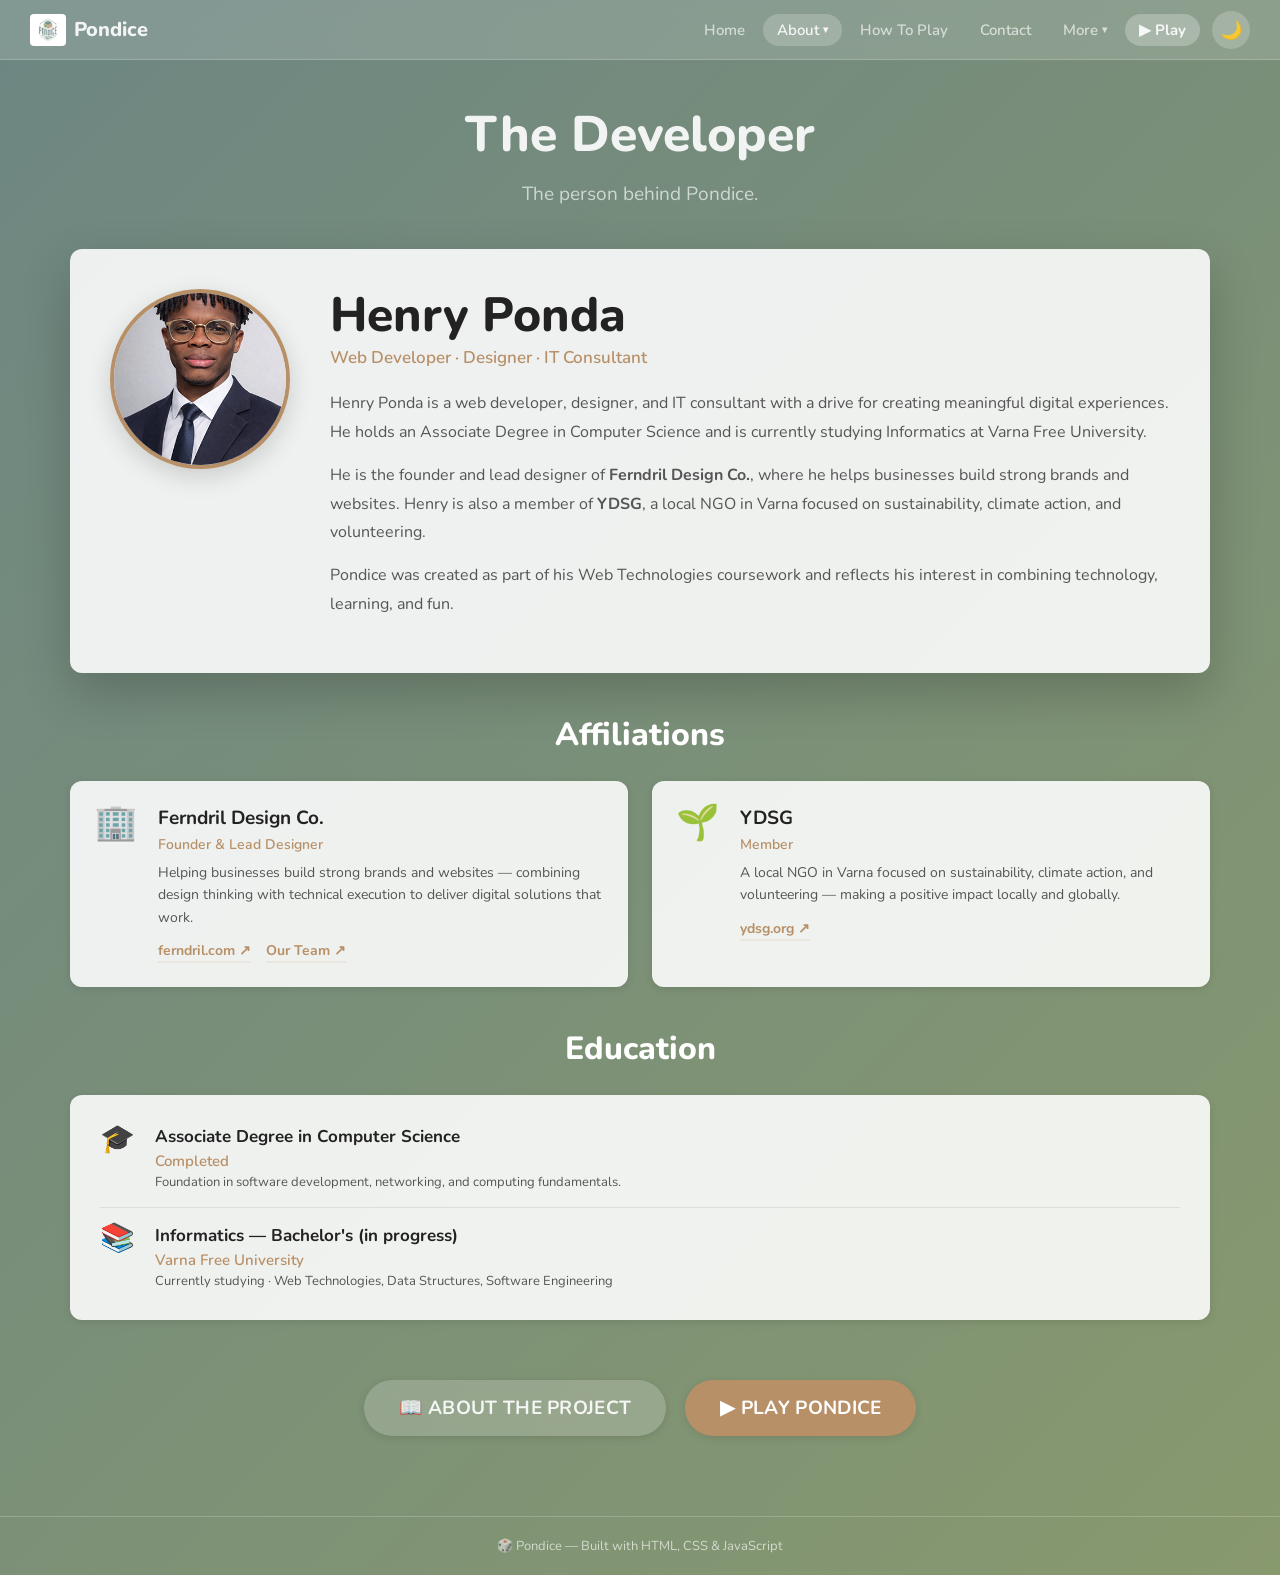
==== about/index.html @ 65a4e42d "new chanfges" ====
<!DOCTYPE html>
<html lang="en">
<head>
  <meta charset="UTF-8" />
  <meta name="viewport" content="width=device-width, initial-scale=1.0" />
  <link rel="icon" href="/assets/images/favicon.jpeg" type="image/jpeg" />
  <link rel="apple-touch-icon" href="/assets/images/favicon.jpeg" />
  <link rel="stylesheet" href="/assets/css/shared.css" />
  <title>The Developer — Pondice</title>
  <!-- SEO -->
  <meta name="description" content="Meet Henry Ponda — web developer, designer, and IT consultant. Founder of Ferndril Design Co. and member of YDSG, studying Informatics at Varna Free University." />
  <meta name="keywords" content="Henry Ponda, web developer, Ferndril Design Co, YDSG, Varna Free University, IT consultant" />
  <meta name="author" content="Henry Ponda" />
  <meta name="robots" content="index, follow" />
  <meta name="theme-color" content="#6D8682" />
  <link rel="canonical" href="https://pondice.com/about/" />

  <!-- Open Graph -->
  <meta property="og:type" content="profile" />
  <meta property="og:site_name" content="Pondice" />
  <meta property="og:title" content="Henry Ponda — Web Developer & Designer" />
  <meta property="og:description" content="Meet Henry Ponda — web developer, designer, and IT consultant. Founder of Ferndril Design Co. and member of YDSG, studying Informatics at Varna Free University." />
  <meta property="og:url" content="https://pondice.com/about/" />
  <meta property="og:image" content="https://pondice.com/assets/images/logo.png" />

  <!-- Twitter Card -->
  <meta name="twitter:card" content="summary" />
  <meta name="twitter:title" content="Henry Ponda — Web Developer & Designer" />
  <meta name="twitter:description" content="Meet Henry Ponda — web developer, designer, and IT consultant. Founder of Ferndril Design Co. and member of YDSG, studying Informatics at Varna Free University." />
  <meta name="twitter:image" content="https://pondice.com/assets/images/logo.png" />
  <style>
    .dev-hero {
      background: var(--card-bg);
      border-radius: var(--radius-md);
      padding: 4rem;
      box-shadow: var(--shadow-lg);
      margin-bottom: 4rem;
      display: grid;
      grid-template-columns: auto 1fr;
      gap: 4rem;
      align-items: start;
    }

    .dev-hero__photo-col {
      display: flex;
      flex-direction: column;
      align-items: center;
      gap: 1.6rem;
    }

    .dev-hero__photo {
      width: 18rem;
      height: 18rem;
      border-radius: 50%;
      object-fit: cover;
      box-shadow: 0 8px 24px rgba(0,0,0,0.15);
      border: 4px solid var(--accent);
    }

    .dev-hero__photo-placeholder {
      width: 18rem;
      height: 18rem;
      border-radius: 50%;
      background: var(--accent-light);
      display: none;
      align-items: center;
      justify-content: center;
      font-size: 7rem;
      border: 4px solid var(--accent);
    }

    .dev-hero__name {
      font-size: clamp(3rem, 5vw, 4.8rem);
      font-weight: 800;
      color: var(--text-primary);
      margin-bottom: 0.4rem;
      line-height: 1.1;
    }

    .dev-hero__title {
      font-size: 1.7rem;
      color: var(--accent);
      font-weight: 600;
      margin-bottom: 2rem;
    }

    .dev-hero__bio {
      font-size: 1.6rem;
      color: var(--text-secondary);
      line-height: 1.8;
      margin-bottom: 1.4rem;
    }

    .affiliation-card {
      background: var(--card-bg);
      border-radius: var(--radius-md);
      padding: 2.4rem;
      box-shadow: var(--shadow-sm);
      display: flex;
      align-items: flex-start;
      gap: 2rem;
      transition: transform 0.2s, box-shadow 0.2s;
    }

    .affiliation-card:hover { transform: translateY(-3px); box-shadow: var(--shadow-md); }

    .affiliation-card__icon { font-size: 3.5rem; flex-shrink: 0; line-height: 1; }
    .affiliation-card__name { font-size: 1.9rem; font-weight: 700; color: var(--text-primary); margin-bottom: 0.4rem; }
    .affiliation-card__role { font-size: 1.4rem; font-weight: 600; color: var(--accent); margin-bottom: 0.8rem; }
    .affiliation-card__text { font-size: 1.4rem; color: var(--text-secondary); line-height: 1.6; margin-bottom: 1.2rem; }

    .affiliation-card__link {
      font-size: 1.4rem;
      font-weight: 700;
      color: var(--accent);
      border-bottom: 2px solid var(--accent-light);
      padding-bottom: 1px;
      transition: border-color 0.2s;
      display: inline-flex;
      align-items: center;
      gap: 0.3rem;
      margin-right: 1.2rem;
    }
    .affiliation-card__link:hover { border-color: var(--accent); }

    .edu-card { background: var(--card-bg); border-radius: var(--radius-md); padding: 3rem; box-shadow: var(--shadow-sm); }

    .edu-item {
      display: flex;
      align-items: flex-start;
      gap: 2rem;
      padding: 1.6rem 0;
      border-bottom: 1px solid var(--input-border);
    }
    .edu-item:last-child { border-bottom: none; padding-bottom: 0; }
    .edu-item:first-child { padding-top: 0; }

    .edu-item__icon { font-size: 2.8rem; flex-shrink: 0; line-height: 1; }
    .edu-item__degree { font-size: 1.7rem; font-weight: 700; color: var(--text-primary); margin-bottom: 0.3rem; }
    .edu-item__school { font-size: 1.5rem; color: var(--accent); font-weight: 600; margin-bottom: 0.2rem; }
    .edu-item__status { font-size: 1.3rem; color: var(--text-secondary); }

    @media (max-width: 900px) {
      .dev-hero { grid-template-columns: 1fr; text-align: center; padding: 3rem; gap: 2.5rem; }
      .dev-hero__photo-col { margin: 0 auto; }
      .dev-hero__photo, .dev-hero__photo-placeholder { width: 14rem; height: 14rem; }
    }

    @media (max-width: 600px) {
      .dev-hero { padding: 2rem; }
      .affiliation-card { flex-direction: column; gap: 1rem; }
    }
  </style>
</head>
<body data-theme="light">

  <nav class="nav">
    <a href="/" class="nav__logo">
      <img src="/assets/images/logo.png" alt="Pondice logo" class="nav__logo-img" />
      Pondice
    </a>
    <input type="checkbox" id="navToggle" class="nav__toggle" aria-label="Toggle menu" />
    <label for="navToggle" class="nav__toggle-label" aria-hidden="true">
      <span></span><span></span><span></span>
    </label>
    <div class="nav__links">
      <a href="/" class="nav__link">Home</a>

      <div class="nav__dropdown">
        <a href="#" class="nav__link nav__dropdown-toggle" aria-haspopup="true" aria-current="page">
          About <span class="nav__chevron">▾</span>
        </a>
        <div class="nav__dropdown-menu" role="menu">
          <a href="/project/" class="nav__dropdown-link">📖 The Project</a>
          <a href="/about/" class="nav__dropdown-link" aria-current="page">👤 The Developer</a>
        </div>
      </div>

      <a href="/rules/" class="nav__link">How To Play</a>
      <a href="/contact/" class="nav__link">Contact</a>
      <div class="nav__dropdown">
        <a href="#" class="nav__link nav__dropdown-toggle" aria-haspopup="true">
          More <span class="nav__chevron">▾</span>
        </a>
        <div class="nav__dropdown-menu" role="menu">
          <a href="/statistics/" class="nav__dropdown-link">📊 Statistics</a>
          <a href="/leaderboard/" class="nav__dropdown-link">🏆 Leaderboard</a>
          <a href="/settings/" class="nav__dropdown-link">⚙️ Settings</a>
        </div>
      </div>
      <a href="/game/" class="nav__link nav__link--play">▶ Play</a>
      <button class="nav__theme-btn" id="btnTheme" aria-label="Toggle dark mode">🌙</button>
    </div>
  </nav>

  <div class="page-content">
    <header class="page-header">
      <h1 class="page-header__title">The Developer</h1>
      <p class="page-header__subtitle">The person behind Pondice.</p>
    </header>

    <div class="dev-hero">
      <div class="dev-hero__photo-col">
        <img
          src="/assets/images/henry.png"
          alt="Portrait of Henry Ponda"
          class="dev-hero__photo"
          onerror="this.style.display='none'; this.nextElementSibling.style.display='flex';"
        />
        <div class="dev-hero__photo-placeholder">👨‍💻</div>
      </div>
      <div>
        <h2 class="dev-hero__name">Henry Ponda</h2>
        <p class="dev-hero__title">Web Developer &middot; Designer &middot; IT Consultant</p>
        <p class="dev-hero__bio">
          Henry Ponda is a web developer, designer, and IT consultant with a drive for creating
          meaningful digital experiences. He holds an Associate Degree in Computer Science and is
          currently studying Informatics at Varna Free University.
        </p>
        <p class="dev-hero__bio">
          He is the founder and lead designer of <strong>Ferndril Design Co.</strong>, where he
          helps businesses build strong brands and websites. Henry is also a member of
          <strong>YDSG</strong>, a local NGO in Varna focused on sustainability, climate action,
          and volunteering.
        </p>
        <p class="dev-hero__bio">
          Pondice was created as part of his Web Technologies coursework and reflects his interest
          in combining technology, learning, and fun.
        </p>
      </div>
    </div>

    <h2 style="font-size:clamp(2.4rem,4vw,3.2rem);font-weight:800;color:#fff;margin-bottom:2.5rem;text-align:center;">Affiliations</h2>
    <div class="grid-2" style="margin-bottom: 4rem;">
      <div class="affiliation-card">
        <div class="affiliation-card__icon">🏢</div>
        <div>
          <h3 class="affiliation-card__name">Ferndril Design Co.</h3>
          <p class="affiliation-card__role">Founder &amp; Lead Designer</p>
          <p class="affiliation-card__text">
            Helping businesses build strong brands and websites — combining design thinking with
            technical execution to deliver digital solutions that work.
          </p>
          <a href="https://ferndril.com" target="_blank" rel="noopener noreferrer" class="affiliation-card__link">ferndril.com ↗</a>
          <a href="https://ferndril.com/our-team" target="_blank" rel="noopener noreferrer" class="affiliation-card__link">Our Team ↗</a>
        </div>
      </div>

      <div class="affiliation-card">
        <div class="affiliation-card__icon">🌱</div>
        <div>
          <h3 class="affiliation-card__name">YDSG</h3>
          <p class="affiliation-card__role">Member</p>
          <p class="affiliation-card__text">
            A local NGO in Varna focused on sustainability, climate action, and volunteering —
            making a positive impact locally and globally.
          </p>
          <a href="https://ydsg.org" target="_blank" rel="noopener noreferrer" class="affiliation-card__link">ydsg.org ↗</a>
        </div>
      </div>
    </div>

    <h2 style="font-size:clamp(2.4rem,4vw,3.2rem);font-weight:800;color:#fff;margin-bottom:2.5rem;text-align:center;">Education</h2>
    <div class="edu-card" style="margin-bottom: 4rem;">
      <div class="edu-item">
        <div class="edu-item__icon">🎓</div>
        <div>
          <p class="edu-item__degree">Associate Degree in Computer Science</p>
          <p class="edu-item__school">Completed</p>
          <p class="edu-item__status">Foundation in software development, networking, and computing fundamentals.</p>
        </div>
      </div>
      <div class="edu-item">
        <div class="edu-item__icon">📚</div>
        <div>
          <p class="edu-item__degree">Informatics — Bachelor's (in progress)</p>
          <p class="edu-item__school">Varna Free University</p>
          <p class="edu-item__status">Currently studying · Web Technologies, Data Structures, Software Engineering</p>
        </div>
      </div>
    </div>

    <div style="text-align:center; padding: 2rem 0 4rem;">
      <a href="/project/" class="btn btn--ghost btn--lg" style="margin-right:1.6rem;">📖 About the Project</a>
      <a href="/game/" class="btn btn--primary btn--lg">▶ Play Pondice</a>
    </div>
  </div>

  <footer class="footer">🎲 Pondice &mdash; Built with HTML, CSS &amp; JavaScript</footer>

  <script src="/assets/js/storage.js"></script>
  <script src="/assets/js/theme.js"></script>
</body>
</html>
---- assets/css/shared.css ----
@import url('https://fonts.googleapis.com/css2?family=Nunito:wght@300;400;600;700;800&display=swap');

/* ===== CSS CUSTOM PROPERTIES ===== */
/* Palette: "Paradise on Earth" — #6D8682 · #88996E · #BDD19E · #B1C9CA · #E4D2C0 · #B89068 */
:root {
  --bg-gradient: linear-gradient(135deg, #6D8682 0%, #88996E 100%);
  --nav-bg: rgba(255, 255, 255, 0.15);
  --nav-border: rgba(255, 255, 255, 0.2);
  --card-bg: rgba(255, 255, 255, 0.88);
  --card-glass: rgba(255, 255, 255, 0.35);
  --text-primary: #222;
  --text-secondary: #555;
  --text-light: rgba(255, 255, 255, 0.9);
  --text-light-muted: rgba(255, 255, 255, 0.65);
  --accent: #B89068;
  --accent-dark: #9a7555;
  --accent-light: rgba(184, 144, 104, 0.12);
  --btn-glass: rgba(255, 255, 255, 0.7);
  --input-bg: #fff;
  --input-border: #ddd;
  --input-focus: #B89068;
  --shadow-sm: 0 2px 8px rgba(0, 0, 0, 0.1);
  --shadow-md: 0 8px 24px rgba(0, 0, 0, 0.12);
  --shadow-lg: 0 20px 50px rgba(0, 0, 0, 0.2);
  --radius-sm: 0.6rem;
  --radius-md: 1.2rem;
  --radius-lg: 2rem;
  --radius-pill: 10rem;
  --border-subtle: rgba(255, 255, 255, 0.2);
  --success: #2ecc71;
  --danger: #e74c3c;
}

[data-theme='dark'] {
  --bg-gradient: linear-gradient(135deg, #2d4a47 0%, #3a4a30 100%);
  --nav-bg: rgba(0, 0, 0, 0.25);
  --nav-border: rgba(255, 255, 255, 0.1);
  --card-bg: rgba(22, 32, 28, 0.95);
  --card-glass: rgba(0, 15, 10, 0.35);
  --text-primary: #eee;
  --text-secondary: #aaa;
  --btn-glass: rgba(40, 58, 50, 0.85);
  --input-bg: #1e2e2a;
  --input-border: #3a5048;
  --accent-light: rgba(184, 144, 104, 0.2);
}

/* ===== RESET ===== */
*, *::before, *::after {
  box-sizing: border-box;
  margin: 0;
  padding: 0;
}

html {
  font-size: 62.5%;
  scroll-behavior: smooth;
}

body {
  font-family: 'Nunito', sans-serif;
  font-weight: 400;
  min-height: 100dvh;
  background-image: var(--bg-gradient);
  color: var(--text-primary);
  display: flex;
  flex-direction: column;
  transition: color 0.3s;
}

img { max-width: 100%; display: block; }
a { text-decoration: none; color: inherit; }
ul, ol { list-style: none; }
button { cursor: pointer; font-family: inherit; }

/* ===== NAVIGATION ===== */
.nav {
  position: sticky;
  top: 0;
  z-index: 500;
  background: var(--nav-bg);
  backdrop-filter: blur(20px);
  border-bottom: 1px solid var(--nav-border);
  padding: 0 3rem;
  height: 6rem;
  display: flex;
  align-items: center;
  justify-content: space-between;
}

.nav__logo {
  font-size: 2rem;
  font-weight: 800;
  color: var(--text-light);
  display: flex;
  align-items: center;
  gap: 0.8rem;
  white-space: nowrap;
}

.nav__logo-img {
  height: 3.2rem;
  width: auto;
  object-fit: contain;
  background: #fff;
  border-radius: 0.4rem;
  padding: 0.2rem 0.4rem;
}

.nav__links {
  display: flex;
  align-items: center;
  gap: 0.4rem;
}

.nav__link {
  font-size: 1.5rem;
  font-weight: 600;
  color: var(--text-light-muted);
  padding: 0.6rem 1.4rem;
  border-radius: var(--radius-pill);
  transition: background 0.2s, color 0.2s;
}

.nav__link:hover,
.nav__link[aria-current='page'] {
  background: rgba(255, 255, 255, 0.2);
  color: var(--text-light);
}

.nav__link--play {
  background: rgba(255, 255, 255, 0.25);
  color: var(--text-light) !important;
  font-weight: 700;
}

.nav__link--play:hover {
  background: rgba(255, 255, 255, 0.38);
}

/* ===== NAV DROPDOWN ===== */
.nav__dropdown {
  position: relative;
}

.nav__dropdown-toggle {
  display: flex;
  align-items: center;
  gap: 0.4rem;
  cursor: pointer;
  user-select: none;
}

.nav__chevron {
  font-size: 1rem;
  display: inline-block;
  transition: transform 0.2s ease;
  line-height: 1;
}

.nav__dropdown-menu {
  position: absolute;
  top: calc(100% + 1rem);
  left: 50%;
  transform: translateX(-50%) translateY(-6px);
  background: rgba(45, 60, 52, 0.97);
  backdrop-filter: blur(20px);
  border-radius: var(--radius-md);
  padding: 0.8rem;
  min-width: 20rem;
  box-shadow: 0 12px 32px rgba(0,0,0,0.2), 0 0 0 1px rgba(255,255,255,0.1);
  opacity: 0;
  visibility: hidden;
  transition: opacity 0.2s ease, transform 0.2s ease, visibility 0s linear 0.2s;
  z-index: 200;
  display: flex;
  flex-direction: column;
  gap: 0.3rem;
}

.nav__dropdown:hover .nav__dropdown-menu,
.nav__dropdown:focus-within .nav__dropdown-menu {
  opacity: 1;
  visibility: visible;
  transform: translateX(-50%) translateY(0);
  transition-delay: 0s;
}

.nav__dropdown:hover .nav__chevron,
.nav__dropdown:focus-within .nav__chevron {
  transform: rotate(180deg);
}

.nav__dropdown-link {
  font-size: 1.5rem;
  font-weight: 600;
  color: var(--text-light-muted);
  padding: 1rem 1.4rem;
  border-radius: var(--radius-sm);
  display: flex;
  align-items: center;
  gap: 0.8rem;
  transition: background 0.15s, color 0.15s;
}

.nav__dropdown-link:hover,
.nav__dropdown-link[aria-current='page'] {
  background: rgba(255,255,255,0.12);
  color: var(--text-light);
}

/* Theme toggle button in nav */
.nav__theme-btn {
  background: rgba(255, 255, 255, 0.2);
  border: none;
  border-radius: 50%;
  width: 3.8rem;
  height: 3.8rem;
  font-size: 1.8rem;
  display: flex;
  align-items: center;
  justify-content: center;
  color: var(--text-light);
  transition: background 0.2s, transform 0.15s;
  margin-left: 0.8rem;
}

.nav__theme-btn:hover { background: rgba(255, 255, 255, 0.3); transform: scale(1.1); }

/* CSS-only hamburger menu */
.nav__toggle { display: none; }
.nav__toggle-label {
  display: none;
  flex-direction: column;
  gap: 5px;
  cursor: pointer;
  padding: 4px;
}
.nav__toggle-label span {
  width: 24px;
  height: 2px;
  background: var(--text-light);
  border-radius: 2px;
  transition: transform 0.3s, opacity 0.3s;
  display: block;
}

/* ===== MAIN CONTENT AREA ===== */
.page-content {
  flex: 1;
  padding: 4rem 3rem;
  max-width: 120rem;
  margin: 0 auto;
  width: 100%;
}

/* ===== PAGE HEADER ===== */
.page-header {
  text-align: center;
  margin-bottom: 4rem;
}

.page-header__title {
  font-size: clamp(3rem, 5vw, 5rem);
  font-weight: 800;
  color: var(--text-light);
  margin-bottom: 1rem;
}

.page-header__subtitle {
  font-size: clamp(1.5rem, 2.5vw, 1.9rem);
  color: var(--text-light-muted);
  max-width: 60rem;
  margin: 0 auto;
  line-height: 1.6;
}

/* ===== CARDS ===== */
.card {
  background: var(--card-bg);
  border-radius: var(--radius-md);
  padding: 2.8rem;
  box-shadow: var(--shadow-md);
  color: var(--text-primary);
}

.card--glass {
  background: var(--card-glass);
  backdrop-filter: blur(20px);
  color: var(--text-light);
}

.card__icon {
  font-size: 3.6rem;
  margin-bottom: 1.2rem;
  display: block;
}

.card__title {
  font-size: 2rem;
  font-weight: 700;
  margin-bottom: 0.8rem;
}

.card__text {
  font-size: 1.5rem;
  line-height: 1.6;
  color: var(--text-secondary);
}

/* ===== GRID LAYOUTS ===== */
.grid-2 {
  display: grid;
  grid-template-columns: repeat(2, 1fr);
  gap: 2.4rem;
}

.grid-3 {
  display: grid;
  grid-template-columns: repeat(3, 1fr);
  gap: 2.4rem;
}

.grid-4 {
  display: grid;
  grid-template-columns: repeat(4, 1fr);
  gap: 2rem;
}

/* ===== BUTTONS ===== */
.btn {
  font-family: inherit;
  font-size: 1.6rem;
  font-weight: 700;
  letter-spacing: 0.3px;
  text-transform: uppercase;
  border: none;
  border-radius: var(--radius-pill);
  padding: 1.1rem 2.8rem;
  min-height: 4.8rem;
  display: inline-flex;
  align-items: center;
  justify-content: center;
  gap: 0.6rem;
  cursor: pointer;
  transition: transform 0.15s, box-shadow 0.15s, opacity 0.2s;
  box-shadow: var(--shadow-sm);
  white-space: nowrap;
}

.btn:hover:not(:disabled) { transform: translateY(-2px); box-shadow: var(--shadow-md); }
.btn:active:not(:disabled) { transform: translateY(1px); box-shadow: none; }
.btn:disabled { opacity: 0.45; cursor: not-allowed; }

.btn--primary {
  background: var(--accent);
  color: #fff;
}
.btn--primary:hover:not(:disabled) { background: var(--accent-dark); }

.btn--secondary {
  background: var(--btn-glass);
  color: var(--text-primary);
  backdrop-filter: blur(10px);
}

.btn--ghost {
  background: rgba(255, 255, 255, 0.18);
  color: var(--text-light);
  backdrop-filter: blur(10px);
}
.btn--ghost:hover:not(:disabled) { background: rgba(255, 255, 255, 0.28); }

.btn--danger {
  background: var(--danger);
  color: #fff;
}

.btn--lg {
  font-size: 1.9rem;
  padding: 1.4rem 3.5rem;
  min-height: 5.6rem;
}

.btn--sm {
  font-size: 1.3rem;
  padding: 0.6rem 1.6rem;
  min-height: unset;
}

/* ===== FORM ELEMENTS ===== */
.form-group {
  display: flex;
  flex-direction: column;
  gap: 0.6rem;
}

.form-label {
  font-size: 1.3rem;
  font-weight: 700;
  text-transform: uppercase;
  letter-spacing: 0.5px;
  color: var(--text-secondary);
}

.form-input,
.form-select,
.form-textarea {
  font-family: inherit;
  font-size: 1.6rem;
  padding: 1.1rem 1.4rem;
  border: 2px solid var(--input-border);
  border-radius: var(--radius-sm);
  background: var(--input-bg);
  color: var(--text-primary);
  outline: none;
  transition: border-color 0.2s;
  width: 100%;
}

.form-input:focus,
.form-select:focus,
.form-textarea:focus { border-color: var(--input-focus); }

.form-textarea { resize: vertical; min-height: 12rem; }

/* ===== TOGGLE SWITCH ===== */
.toggle-wrap {
  display: flex;
  align-items: center;
  justify-content: space-between;
  padding: 1.6rem 0;
  border-bottom: 1px solid var(--input-border);
}

.toggle-wrap:last-child { border-bottom: none; }

.toggle-label {
  font-size: 1.6rem;
  font-weight: 600;
  color: var(--text-primary);
}

.toggle-label small {
  display: block;
  font-size: 1.2rem;
  font-weight: 400;
  color: var(--text-secondary);
  margin-top: 0.2rem;
}

.toggle {
  position: relative;
  width: 5rem;
  height: 2.8rem;
  flex-shrink: 0;
}

.toggle input { opacity: 0; width: 0; height: 0; }

.toggle__slider {
  position: absolute;
  inset: 0;
  background: #ccc;
  border-radius: var(--radius-pill);
  cursor: pointer;
  transition: background 0.3s;
}

.toggle__slider::before {
  content: '';
  position: absolute;
  width: 2.2rem;
  height: 2.2rem;
  left: 0.3rem;
  top: 50%;
  transform: translateY(-50%);
  background: #fff;
  border-radius: 50%;
  transition: transform 0.3s;
  box-shadow: 0 2px 4px rgba(0,0,0,0.2);
}

.toggle input:checked + .toggle__slider { background: var(--accent); }
.toggle input:checked + .toggle__slider::before { transform: translate(2.2rem, -50%); }

/* ===== TABLE ===== */
.table-wrap { overflow-x: auto; border-radius: var(--radius-md); }

.data-table {
  width: 100%;
  border-collapse: collapse;
  font-size: 1.5rem;
}

.data-table th {
  text-align: left;
  padding: 1.2rem 1.6rem;
  font-size: 1.2rem;
  text-transform: uppercase;
  letter-spacing: 0.5px;
  color: var(--text-secondary);
  border-bottom: 2px solid var(--input-border);
  white-space: nowrap;
}

.data-table td {
  padding: 1.2rem 1.6rem;
  border-bottom: 1px solid rgba(0, 0, 0, 0.06);
  color: var(--text-primary);
}

.data-table tr:last-child td { border-bottom: none; }
.data-table tr:hover td { background: var(--accent-light); }

/* ===== FOOTER ===== */
.footer {
  text-align: center;
  padding: 2rem;
  font-size: 1.3rem;
  color: var(--text-light-muted);
  border-top: 1px solid var(--border-subtle);
  margin-top: auto;
}

/* ===== STAT CARD ===== */
.stat-card {
  background: var(--card-bg);
  border-radius: var(--radius-md);
  padding: 2rem 2.4rem;
  text-align: center;
  box-shadow: var(--shadow-sm);
}

.stat-card__value {
  font-size: clamp(3rem, 5vw, 4.5rem);
  font-weight: 800;
  color: var(--accent);
  line-height: 1;
  margin-bottom: 0.4rem;
}

.stat-card__label {
  font-size: 1.3rem;
  font-weight: 600;
  text-transform: uppercase;
  letter-spacing: 0.5px;
  color: var(--text-secondary);
}

/* ===== BAR CHART ===== */
.bar-row {
  display: flex;
  align-items: center;
  gap: 1.2rem;
  margin-bottom: 1.2rem;
}

.bar-row__name {
  font-size: 1.4rem;
  font-weight: 600;
  width: 12rem;
  flex-shrink: 0;
  color: var(--text-primary);
  overflow: hidden;
  text-overflow: ellipsis;
  white-space: nowrap;
}

.bar-row__track {
  flex: 1;
  background: rgba(0, 0, 0, 0.08);
  border-radius: var(--radius-pill);
  height: 2.2rem;
  overflow: hidden;
}

.bar-row__fill {
  height: 100%;
  background: linear-gradient(90deg, var(--accent), #e56b8e);
  border-radius: var(--radius-pill);
  transition: width 0.8s ease;
  min-width: 0.4rem;
}

.bar-row__count {
  font-size: 1.4rem;
  font-weight: 700;
  color: var(--text-secondary);
  width: 4rem;
  text-align: right;
}

/* ===== EMPTY STATE ===== */
.empty-state {
  text-align: center;
  padding: 5rem 2rem;
  color: var(--text-secondary);
}

.empty-state__icon { font-size: 5rem; margin-bottom: 1.6rem; }
.empty-state__title { font-size: 2rem; font-weight: 700; margin-bottom: 0.8rem; color: var(--text-primary); }
.empty-state__text { font-size: 1.5rem; line-height: 1.6; }

/* ===== BADGE ===== */
.badge {
  display: inline-flex;
  align-items: center;
  padding: 0.3rem 0.9rem;
  border-radius: var(--radius-pill);
  font-size: 1.2rem;
  font-weight: 700;
}

.badge--gold { background: #ffd700; color: #664d00; }
.badge--silver { background: #c0c0c0; color: #333; }
.badge--bronze { background: #cd7f32; color: #fff; }

/* ===== UTILITY ===== */
.hidden { display: none !important; }
.text-center { text-align: center; }
.text-accent { color: var(--accent); }
.mt-1 { margin-top: 1rem; }
.mt-2 { margin-top: 2rem; }
.mt-3 { margin-top: 3rem; }

/* ===== TABLET (≤ 900px) ===== */
@media (max-width: 900px) {
  html { font-size: 56%; }
  .page-content { padding: 3rem 2rem; }
  .grid-3 { grid-template-columns: repeat(2, 1fr); }
  .grid-4 { grid-template-columns: repeat(2, 1fr); }
  .nav { padding: 0 2rem; }
}

/* ===== MOBILE (≤ 600px) ===== */
@media (max-width: 600px) {
  html { font-size: 52%; }

  .page-content { padding: 2rem 1.5rem; }

  /* Mobile nav */
  .nav__toggle-label { display: flex; }

  .nav__links {
    position: fixed;
    top: 6rem;
    left: 0;
    right: 0;
    background: rgba(45, 70, 55, 0.97);
    backdrop-filter: blur(20px);
    flex-direction: column;
    align-items: stretch;
    padding: 1.5rem;
    gap: 0.4rem;
    transform: translateY(-120%);
    opacity: 0;
    transition: transform 0.3s ease, opacity 0.3s ease;
    border-bottom: 1px solid var(--nav-border);
    z-index: 490;
  }

  .nav__toggle:checked ~ .nav__links {
    transform: translateY(0);
    opacity: 1;
  }

  /* Animate hamburger to X */
  .nav__toggle:checked ~ .nav__toggle-label span:nth-child(1) {
    transform: translateY(7px) rotate(45deg);
  }
  .nav__toggle:checked ~ .nav__toggle-label span:nth-child(2) {
    opacity: 0;
  }
  .nav__toggle:checked ~ .nav__toggle-label span:nth-child(3) {
    transform: translateY(-7px) rotate(-45deg);
  }

  .nav__link {
    padding: 1.2rem 1.6rem;
    font-size: 1.7rem;
    border-radius: var(--radius-sm);
  }

  /* Mobile dropdown — always flat/visible inside hamburger */
  .nav__dropdown-menu {
    position: static;
    transform: none !important;
    opacity: 1;
    visibility: visible;
    background: transparent;
    box-shadow: none;
    backdrop-filter: none;
    padding: 0.4rem 0;
    border-radius: 0;
    margin: 0.2rem 0 0.4rem 1.6rem;
    border-left: 2px solid rgba(255,255,255,0.2);
    min-width: unset;
  }

  .nav__chevron { display: none; }

  .nav__dropdown-link {
    font-size: 1.5rem;
    padding: 0.8rem 1.2rem;
    border-radius: var(--radius-sm);
  }

  .grid-2,
  .grid-3,
  .grid-4 { grid-template-columns: 1fr; }

  .btn--lg { width: 100%; }
}
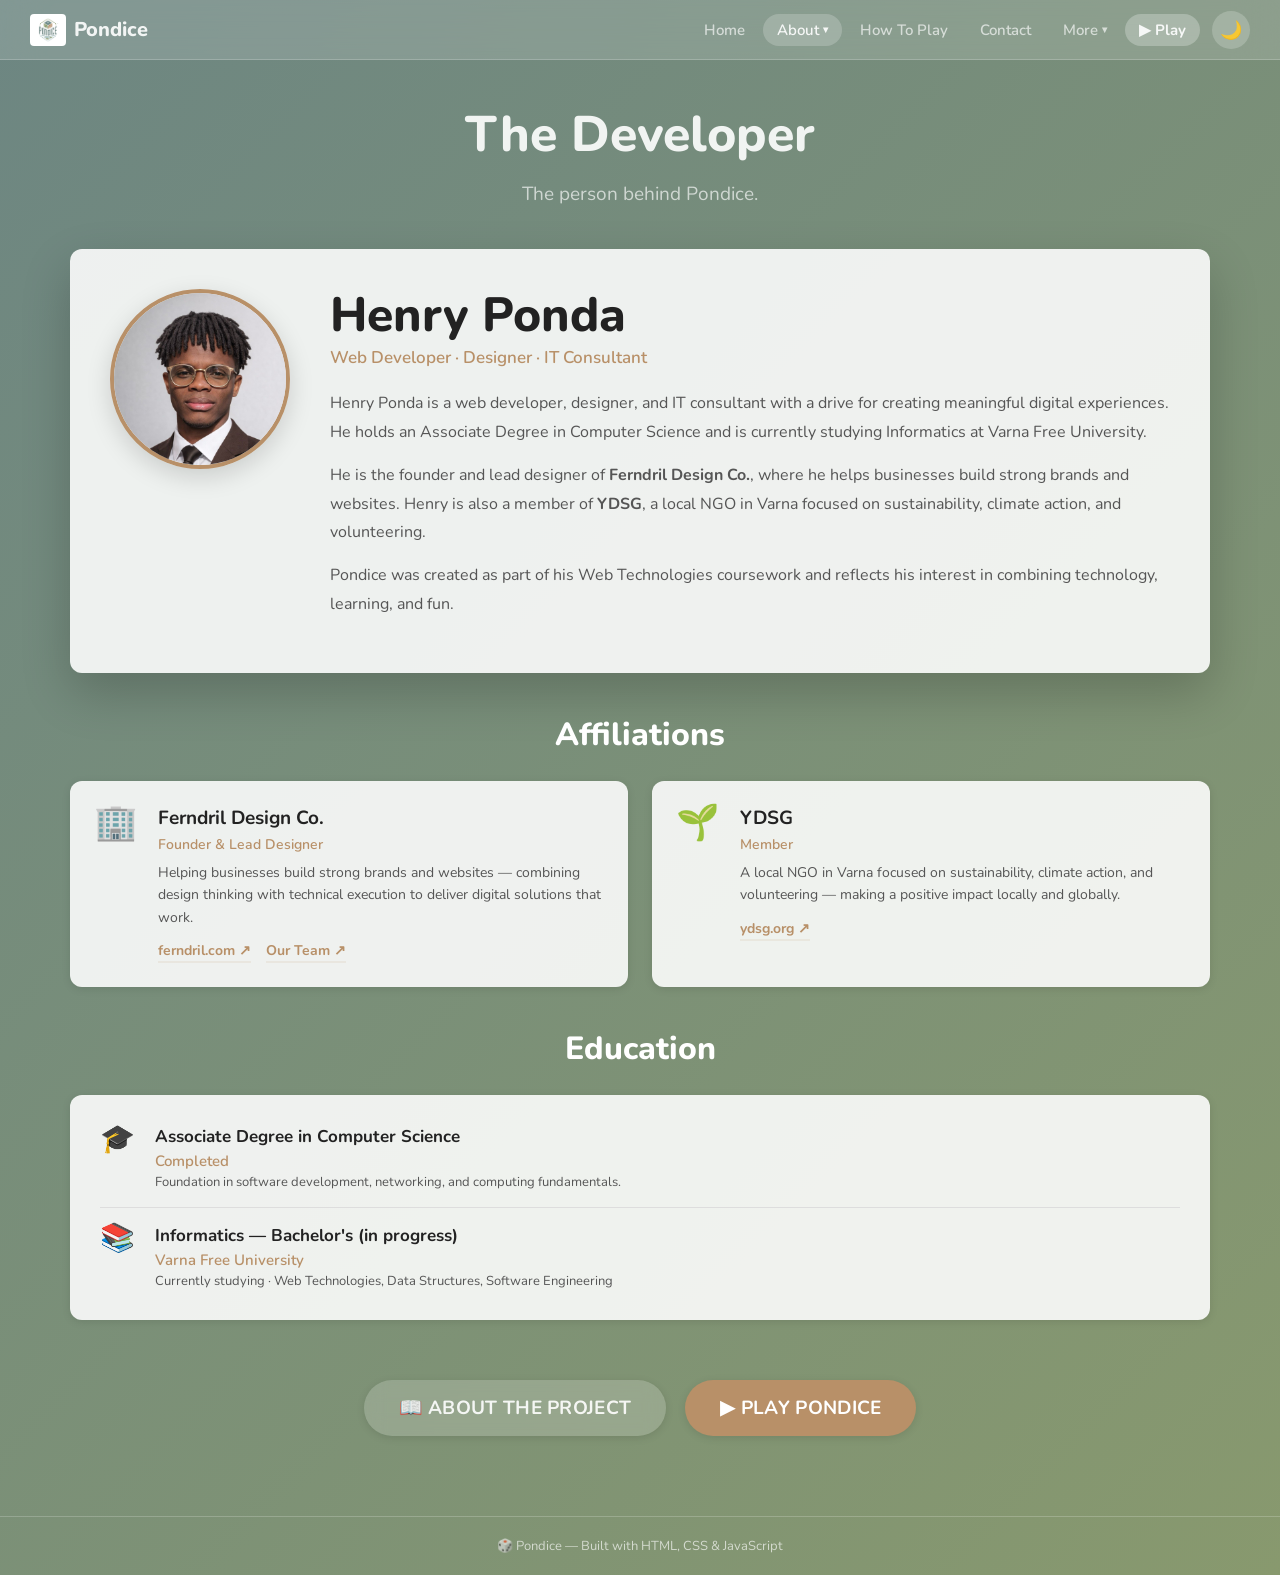
==== commit 05bb68de: "new image change" ====
--- a/about/index.html
+++ b/about/index.html
@@ -1,294 +1,475 @@
-<!DOCTYPE html>
+<!doctype html>
 <html lang="en">
-<head>
-  <meta charset="UTF-8" />
-  <meta name="viewport" content="width=device-width, initial-scale=1.0" />
-  <link rel="icon" href="/assets/images/favicon.jpeg" type="image/jpeg" />
-  <link rel="apple-touch-icon" href="/assets/images/favicon.jpeg" />
-  <link rel="stylesheet" href="/assets/css/shared.css" />
-  <title>The Developer — Pondice</title>
-  <!-- SEO -->
-  <meta name="description" content="Meet Henry Ponda — web developer, designer, and IT consultant. Founder of Ferndril Design Co. and member of YDSG, studying Informatics at Varna Free University." />
-  <meta name="keywords" content="Henry Ponda, web developer, Ferndril Design Co, YDSG, Varna Free University, IT consultant" />
-  <meta name="author" content="Henry Ponda" />
-  <meta name="robots" content="index, follow" />
-  <meta name="theme-color" content="#6D8682" />
-  <link rel="canonical" href="https://pondice.com/about/" />
-
-  <!-- Open Graph -->
-  <meta property="og:type" content="profile" />
-  <meta property="og:site_name" content="Pondice" />
-  <meta property="og:title" content="Henry Ponda — Web Developer & Designer" />
-  <meta property="og:description" content="Meet Henry Ponda — web developer, designer, and IT consultant. Founder of Ferndril Design Co. and member of YDSG, studying Informatics at Varna Free University." />
-  <meta property="og:url" content="https://pondice.com/about/" />
-  <meta property="og:image" content="https://pondice.com/assets/images/logo.png" />
-
-  <!-- Twitter Card -->
-  <meta name="twitter:card" content="summary" />
-  <meta name="twitter:title" content="Henry Ponda — Web Developer & Designer" />
-  <meta name="twitter:description" content="Meet Henry Ponda — web developer, designer, and IT consultant. Founder of Ferndril Design Co. and member of YDSG, studying Informatics at Varna Free University." />
-  <meta name="twitter:image" content="https://pondice.com/assets/images/logo.png" />
-  <style>
-    .dev-hero {
-      background: var(--card-bg);
-      border-radius: var(--radius-md);
-      padding: 4rem;
-      box-shadow: var(--shadow-lg);
-      margin-bottom: 4rem;
-      display: grid;
-      grid-template-columns: auto 1fr;
-      gap: 4rem;
-      align-items: start;
-    }
-
-    .dev-hero__photo-col {
-      display: flex;
-      flex-direction: column;
-      align-items: center;
-      gap: 1.6rem;
-    }
-
-    .dev-hero__photo {
-      width: 18rem;
-      height: 18rem;
-      border-radius: 50%;
-      object-fit: cover;
-      box-shadow: 0 8px 24px rgba(0,0,0,0.15);
-      border: 4px solid var(--accent);
-    }
-
-    .dev-hero__photo-placeholder {
-      width: 18rem;
-      height: 18rem;
-      border-radius: 50%;
-      background: var(--accent-light);
-      display: none;
-      align-items: center;
-      justify-content: center;
-      font-size: 7rem;
-      border: 4px solid var(--accent);
-    }
-
-    .dev-hero__name {
-      font-size: clamp(3rem, 5vw, 4.8rem);
-      font-weight: 800;
-      color: var(--text-primary);
-      margin-bottom: 0.4rem;
-      line-height: 1.1;
-    }
-
-    .dev-hero__title {
-      font-size: 1.7rem;
-      color: var(--accent);
-      font-weight: 600;
-      margin-bottom: 2rem;
-    }
-
-    .dev-hero__bio {
-      font-size: 1.6rem;
-      color: var(--text-secondary);
-      line-height: 1.8;
-      margin-bottom: 1.4rem;
-    }
-
-    .affiliation-card {
-      background: var(--card-bg);
-      border-radius: var(--radius-md);
-      padding: 2.4rem;
-      box-shadow: var(--shadow-sm);
-      display: flex;
-      align-items: flex-start;
-      gap: 2rem;
-      transition: transform 0.2s, box-shadow 0.2s;
-    }
-
-    .affiliation-card:hover { transform: translateY(-3px); box-shadow: var(--shadow-md); }
-
-    .affiliation-card__icon { font-size: 3.5rem; flex-shrink: 0; line-height: 1; }
-    .affiliation-card__name { font-size: 1.9rem; font-weight: 700; color: var(--text-primary); margin-bottom: 0.4rem; }
-    .affiliation-card__role { font-size: 1.4rem; font-weight: 600; color: var(--accent); margin-bottom: 0.8rem; }
-    .affiliation-card__text { font-size: 1.4rem; color: var(--text-secondary); line-height: 1.6; margin-bottom: 1.2rem; }
-
-    .affiliation-card__link {
-      font-size: 1.4rem;
-      font-weight: 700;
-      color: var(--accent);
-      border-bottom: 2px solid var(--accent-light);
-      padding-bottom: 1px;
-      transition: border-color 0.2s;
-      display: inline-flex;
-      align-items: center;
-      gap: 0.3rem;
-      margin-right: 1.2rem;
-    }
-    .affiliation-card__link:hover { border-color: var(--accent); }
-
-    .edu-card { background: var(--card-bg); border-radius: var(--radius-md); padding: 3rem; box-shadow: var(--shadow-sm); }
-
-    .edu-item {
-      display: flex;
-      align-items: flex-start;
-      gap: 2rem;
-      padding: 1.6rem 0;
-      border-bottom: 1px solid var(--input-border);
-    }
-    .edu-item:last-child { border-bottom: none; padding-bottom: 0; }
-    .edu-item:first-child { padding-top: 0; }
-
-    .edu-item__icon { font-size: 2.8rem; flex-shrink: 0; line-height: 1; }
-    .edu-item__degree { font-size: 1.7rem; font-weight: 700; color: var(--text-primary); margin-bottom: 0.3rem; }
-    .edu-item__school { font-size: 1.5rem; color: var(--accent); font-weight: 600; margin-bottom: 0.2rem; }
-    .edu-item__status { font-size: 1.3rem; color: var(--text-secondary); }
-
-    @media (max-width: 900px) {
-      .dev-hero { grid-template-columns: 1fr; text-align: center; padding: 3rem; gap: 2.5rem; }
-      .dev-hero__photo-col { margin: 0 auto; }
-      .dev-hero__photo, .dev-hero__photo-placeholder { width: 14rem; height: 14rem; }
-    }
-
-    @media (max-width: 600px) {
-      .dev-hero { padding: 2rem; }
-      .affiliation-card { flex-direction: column; gap: 1rem; }
-    }
-  </style>
-</head>
-<body data-theme="light">
-
-  <nav class="nav">
-    <a href="/" class="nav__logo">
-      <img src="/assets/images/logo.png" alt="Pondice logo" class="nav__logo-img" />
-      Pondice
-    </a>
-    <input type="checkbox" id="navToggle" class="nav__toggle" aria-label="Toggle menu" />
-    <label for="navToggle" class="nav__toggle-label" aria-hidden="true">
-      <span></span><span></span><span></span>
-    </label>
-    <div class="nav__links">
-      <a href="/" class="nav__link">Home</a>
-
-      <div class="nav__dropdown">
-        <a href="#" class="nav__link nav__dropdown-toggle" aria-haspopup="true" aria-current="page">
-          About <span class="nav__chevron">▾</span>
-        </a>
-        <div class="nav__dropdown-menu" role="menu">
-          <a href="/project/" class="nav__dropdown-link">📖 The Project</a>
-          <a href="/about/" class="nav__dropdown-link" aria-current="page">👤 The Developer</a>
-        </div>
+  <head>
+    <meta charset="UTF-8" />
+    <meta name="viewport" content="width=device-width, initial-scale=1.0" />
+    <link rel="icon" href="/assets/images/favicon.jpeg" type="image/jpeg" />
+    <link rel="apple-touch-icon" href="/assets/images/favicon.jpeg" />
+    <link rel="stylesheet" href="/assets/css/shared.css" />
+    <title>The Developer — Pondice</title>
+    <!-- SEO -->
+    <meta
+      name="description"
+      content="Meet Henry Ponda — web developer, designer, and IT consultant. Founder of Ferndril Design Co. and member of YDSG, studying Informatics at Varna Free University."
+    />
+    <meta
+      name="keywords"
+      content="Henry Ponda, web developer, Ferndril Design Co, YDSG, Varna Free University, IT consultant"
+    />
+    <meta name="author" content="Henry Ponda" />
+    <meta name="robots" content="index, follow" />
+    <meta name="theme-color" content="#6D8682" />
+    <link rel="canonical" href="https://pondice.ferndril.com/about/" />
+
+    <!-- Open Graph -->
+    <meta property="og:type" content="profile" />
+    <meta property="og:site_name" content="Pondice" />
+    <meta
+      property="og:title"
+      content="Henry Ponda — Web Developer & Designer"
+    />
+    <meta
+      property="og:description"
+      content="Meet Henry Ponda — web developer, designer, and IT consultant. Founder of Ferndril Design Co. and member of YDSG, studying Informatics at Varna Free University."
+    />
+    <meta property="og:url" content="https://pondice.ferndril.com/about/" />
+    <meta
+      property="og:image"
+      content="https://pondice.ferndril.com/assets/images/logo.png"
+    />
+
+    <!-- Twitter Card -->
+    <meta name="twitter:card" content="summary" />
+    <meta
+      name="twitter:title"
+      content="Henry Ponda — Web Developer & Designer"
+    />
+    <meta
+      name="twitter:description"
+      content="Meet Henry Ponda — web developer, designer, and IT consultant. Founder of Ferndril Design Co. and member of YDSG, studying Informatics at Varna Free University."
+    />
+    <meta
+      name="twitter:image"
+      content="https://pondice.ferndril.com/assets/images/logo.png"
+    />
+    <style>
+      .dev-hero {
+        background: var(--card-bg);
+        border-radius: var(--radius-md);
+        padding: 4rem;
+        box-shadow: var(--shadow-lg);
+        margin-bottom: 4rem;
+        display: grid;
+        grid-template-columns: auto 1fr;
+        gap: 4rem;
+        align-items: start;
+      }
+
+      .dev-hero__photo-col {
+        display: flex;
+        flex-direction: column;
+        align-items: center;
+        gap: 1.6rem;
+      }
+
+      .dev-hero__photo {
+        width: 18rem;
+        height: 18rem;
+        border-radius: 50%;
+        object-fit: cover;
+        box-shadow: 0 8px 24px rgba(0, 0, 0, 0.15);
+        border: 4px solid var(--accent);
+      }
+
+      .dev-hero__photo-placeholder {
+        width: 18rem;
+        height: 18rem;
+        border-radius: 50%;
+        background: var(--accent-light);
+        display: none;
+        align-items: center;
+        justify-content: center;
+        font-size: 7rem;
+        border: 4px solid var(--accent);
+      }
+
+      .dev-hero__name {
+        font-size: clamp(3rem, 5vw, 4.8rem);
+        font-weight: 800;
+        color: var(--text-primary);
+        margin-bottom: 0.4rem;
+        line-height: 1.1;
+      }
+
+      .dev-hero__title {
+        font-size: 1.7rem;
+        color: var(--accent);
+        font-weight: 600;
+        margin-bottom: 2rem;
+      }
+
+      .dev-hero__bio {
+        font-size: 1.6rem;
+        color: var(--text-secondary);
+        line-height: 1.8;
+        margin-bottom: 1.4rem;
+      }
+
+      .affiliation-card {
+        background: var(--card-bg);
+        border-radius: var(--radius-md);
+        padding: 2.4rem;
+        box-shadow: var(--shadow-sm);
+        display: flex;
+        align-items: flex-start;
+        gap: 2rem;
+        transition:
+          transform 0.2s,
+          box-shadow 0.2s;
+      }
+
+      .affiliation-card:hover {
+        transform: translateY(-3px);
+        box-shadow: var(--shadow-md);
+      }
+
+      .affiliation-card__icon {
+        font-size: 3.5rem;
+        flex-shrink: 0;
+        line-height: 1;
+      }
+      .affiliation-card__name {
+        font-size: 1.9rem;
+        font-weight: 700;
+        color: var(--text-primary);
+        margin-bottom: 0.4rem;
+      }
+      .affiliation-card__role {
+        font-size: 1.4rem;
+        font-weight: 600;
+        color: var(--accent);
+        margin-bottom: 0.8rem;
+      }
+      .affiliation-card__text {
+        font-size: 1.4rem;
+        color: var(--text-secondary);
+        line-height: 1.6;
+        margin-bottom: 1.2rem;
+      }
+
+      .affiliation-card__link {
+        font-size: 1.4rem;
+        font-weight: 700;
+        color: var(--accent);
+        border-bottom: 2px solid var(--accent-light);
+        padding-bottom: 1px;
+        transition: border-color 0.2s;
+        display: inline-flex;
+        align-items: center;
+        gap: 0.3rem;
+        margin-right: 1.2rem;
+      }
+      .affiliation-card__link:hover {
+        border-color: var(--accent);
+      }
+
+      .edu-card {
+        background: var(--card-bg);
+        border-radius: var(--radius-md);
+        padding: 3rem;
+        box-shadow: var(--shadow-sm);
+      }
+
+      .edu-item {
+        display: flex;
+        align-items: flex-start;
+        gap: 2rem;
+        padding: 1.6rem 0;
+        border-bottom: 1px solid var(--input-border);
+      }
+      .edu-item:last-child {
+        border-bottom: none;
+        padding-bottom: 0;
+      }
+      .edu-item:first-child {
+        padding-top: 0;
+      }
+
+      .edu-item__icon {
+        font-size: 2.8rem;
+        flex-shrink: 0;
+        line-height: 1;
+      }
+      .edu-item__degree {
+        font-size: 1.7rem;
+        font-weight: 700;
+        color: var(--text-primary);
+        margin-bottom: 0.3rem;
+      }
+      .edu-item__school {
+        font-size: 1.5rem;
+        color: var(--accent);
+        font-weight: 600;
+        margin-bottom: 0.2rem;
+      }
+      .edu-item__status {
+        font-size: 1.3rem;
+        color: var(--text-secondary);
+      }
+
+      @media (max-width: 900px) {
+        .dev-hero {
+          grid-template-columns: 1fr;
+          text-align: center;
+          padding: 3rem;
+          gap: 2.5rem;
+        }
+        .dev-hero__photo-col {
+          margin: 0 auto;
+        }
+        .dev-hero__photo,
+        .dev-hero__photo-placeholder {
+          width: 14rem;
+          height: 14rem;
+        }
+      }
+
+      @media (max-width: 600px) {
+        .dev-hero {
+          padding: 2rem;
+        }
+        .affiliation-card {
+          flex-direction: column;
+          gap: 1rem;
+        }
+      }
+    </style>
+  </head>
+  <body data-theme="light">
+    <nav class="nav">
+      <a href="/" class="nav__logo">
+        <img
+          src="/assets/images/logo.png"
+          alt="Pondice logo"
+          class="nav__logo-img"
+        />
+        Pondice
+      </a>
+      <input
+        type="checkbox"
+        id="navToggle"
+        class="nav__toggle"
+        aria-label="Toggle menu"
+      />
+      <label for="navToggle" class="nav__toggle-label" aria-hidden="true">
+        <span></span><span></span><span></span>
+      </label>
+      <div class="nav__links">
+        <a href="/" class="nav__link">Home</a>
+
+        <div class="nav__dropdown">
+          <a
+            href="#"
+            class="nav__link nav__dropdown-toggle"
+            aria-haspopup="true"
+            aria-current="page"
+          >
+            About <span class="nav__chevron">▾</span>
+          </a>
+          <div class="nav__dropdown-menu" role="menu">
+            <a href="/project/" class="nav__dropdown-link">📖 The Project</a>
+            <a href="/about/" class="nav__dropdown-link" aria-current="page"
+              >👤 The Developer</a
+            >
+          </div>
+        </div>
+
+        <a href="/rules/" class="nav__link">How To Play</a>
+        <a href="/contact/" class="nav__link">Contact</a>
+        <div class="nav__dropdown">
+          <a
+            href="#"
+            class="nav__link nav__dropdown-toggle"
+            aria-haspopup="true"
+          >
+            More <span class="nav__chevron">▾</span>
+          </a>
+          <div class="nav__dropdown-menu" role="menu">
+            <a href="/statistics/" class="nav__dropdown-link">📊 Statistics</a>
+            <a href="/leaderboard/" class="nav__dropdown-link"
+              >🏆 Leaderboard</a
+            >
+            <a href="/settings/" class="nav__dropdown-link">⚙️ Settings</a>
+          </div>
+        </div>
+        <a href="/game/" class="nav__link nav__link--play">▶ Play</a>
+        <button
+          class="nav__theme-btn"
+          id="btnTheme"
+          aria-label="Toggle dark mode"
+        >
+          🌙
+        </button>
       </div>
-
-      <a href="/rules/" class="nav__link">How To Play</a>
-      <a href="/contact/" class="nav__link">Contact</a>
-      <div class="nav__dropdown">
-        <a href="#" class="nav__link nav__dropdown-toggle" aria-haspopup="true">
-          More <span class="nav__chevron">▾</span>
-        </a>
-        <div class="nav__dropdown-menu" role="menu">
-          <a href="/statistics/" class="nav__dropdown-link">📊 Statistics</a>
-          <a href="/leaderboard/" class="nav__dropdown-link">🏆 Leaderboard</a>
-          <a href="/settings/" class="nav__dropdown-link">⚙️ Settings</a>
+    </nav>
+
+    <div class="page-content">
+      <header class="page-header">
+        <h1 class="page-header__title">The Developer</h1>
+        <p class="page-header__subtitle">The person behind Pondice.</p>
+      </header>
+
+      <div class="dev-hero">
+        <div class="dev-hero__photo-col">
+          <img
+            src="/assets/images/henry.jpeg"
+            alt="Portrait of Henry Ponda"
+            class="dev-hero__photo"
+            onerror="
+              this.style.display = 'none';
+              this.nextElementSibling.style.display = 'flex';
+            "
+          />
+          <div class="dev-hero__photo-placeholder">👨‍💻</div>
+        </div>
+        <div>
+          <h2 class="dev-hero__name">Henry Ponda</h2>
+          <p class="dev-hero__title">
+            Web Developer &middot; Designer &middot; IT Consultant
+          </p>
+          <p class="dev-hero__bio">
+            Henry Ponda is a web developer, designer, and IT consultant with a
+            drive for creating meaningful digital experiences. He holds an
+            Associate Degree in Computer Science and is currently studying
+            Informatics at Varna Free University.
+          </p>
+          <p class="dev-hero__bio">
+            He is the founder and lead designer of
+            <strong>Ferndril Design Co.</strong>, where he helps businesses
+            build strong brands and websites. Henry is also a member of
+            <strong>YDSG</strong>, a local NGO in Varna focused on
+            sustainability, climate action, and volunteering.
+          </p>
+          <p class="dev-hero__bio">
+            Pondice was created as part of his Web Technologies coursework and
+            reflects his interest in combining technology, learning, and fun.
+          </p>
         </div>
       </div>
-      <a href="/game/" class="nav__link nav__link--play">▶ Play</a>
-      <button class="nav__theme-btn" id="btnTheme" aria-label="Toggle dark mode">🌙</button>
-    </div>
-  </nav>
-
-  <div class="page-content">
-    <header class="page-header">
-      <h1 class="page-header__title">The Developer</h1>
-      <p class="page-header__subtitle">The person behind Pondice.</p>
-    </header>
-
-    <div class="dev-hero">
-      <div class="dev-hero__photo-col">
-        <img
-          src="/assets/images/henry.png"
-          alt="Portrait of Henry Ponda"
-          class="dev-hero__photo"
-          onerror="this.style.display='none'; this.nextElementSibling.style.display='flex';"
-        />
-        <div class="dev-hero__photo-placeholder">👨‍💻</div>
+
+      <h2
+        style="
+          font-size: clamp(2.4rem, 4vw, 3.2rem);
+          font-weight: 800;
+          color: #fff;
+          margin-bottom: 2.5rem;
+          text-align: center;
+        "
+      >
+        Affiliations
+      </h2>
+      <div class="grid-2" style="margin-bottom: 4rem">
+        <div class="affiliation-card">
+          <div class="affiliation-card__icon">🏢</div>
+          <div>
+            <h3 class="affiliation-card__name">Ferndril Design Co.</h3>
+            <p class="affiliation-card__role">Founder &amp; Lead Designer</p>
+            <p class="affiliation-card__text">
+              Helping businesses build strong brands and websites — combining
+              design thinking with technical execution to deliver digital
+              solutions that work.
+            </p>
+            <a
+              href="https://ferndril.com"
+              target="_blank"
+              rel="noopener noreferrer"
+              class="affiliation-card__link"
+              >ferndril.com ↗</a
+            >
+            <a
+              href="https://ferndril.com/our-team"
+              target="_blank"
+              rel="noopener noreferrer"
+              class="affiliation-card__link"
+              >Our Team ↗</a
+            >
+          </div>
+        </div>
+
+        <div class="affiliation-card">
+          <div class="affiliation-card__icon">🌱</div>
+          <div>
+            <h3 class="affiliation-card__name">YDSG</h3>
+            <p class="affiliation-card__role">Member</p>
+            <p class="affiliation-card__text">
+              A local NGO in Varna focused on sustainability, climate action,
+              and volunteering — making a positive impact locally and globally.
+            </p>
+            <a
+              href="https://ydsg.org"
+              target="_blank"
+              rel="noopener noreferrer"
+              class="affiliation-card__link"
+              >ydsg.org ↗</a
+            >
+          </div>
+        </div>
       </div>
-      <div>
-        <h2 class="dev-hero__name">Henry Ponda</h2>
-        <p class="dev-hero__title">Web Developer &middot; Designer &middot; IT Consultant</p>
-        <p class="dev-hero__bio">
-          Henry Ponda is a web developer, designer, and IT consultant with a drive for creating
-          meaningful digital experiences. He holds an Associate Degree in Computer Science and is
-          currently studying Informatics at Varna Free University.
-        </p>
-        <p class="dev-hero__bio">
-          He is the founder and lead designer of <strong>Ferndril Design Co.</strong>, where he
-          helps businesses build strong brands and websites. Henry is also a member of
-          <strong>YDSG</strong>, a local NGO in Varna focused on sustainability, climate action,
-          and volunteering.
-        </p>
-        <p class="dev-hero__bio">
-          Pondice was created as part of his Web Technologies coursework and reflects his interest
-          in combining technology, learning, and fun.
-        </p>
+
+      <h2
+        style="
+          font-size: clamp(2.4rem, 4vw, 3.2rem);
+          font-weight: 800;
+          color: #fff;
+          margin-bottom: 2.5rem;
+          text-align: center;
+        "
+      >
+        Education
+      </h2>
+      <div class="edu-card" style="margin-bottom: 4rem">
+        <div class="edu-item">
+          <div class="edu-item__icon">🎓</div>
+          <div>
+            <p class="edu-item__degree">Associate Degree in Computer Science</p>
+            <p class="edu-item__school">Completed</p>
+            <p class="edu-item__status">
+              Foundation in software development, networking, and computing
+              fundamentals.
+            </p>
+          </div>
+        </div>
+        <div class="edu-item">
+          <div class="edu-item__icon">📚</div>
+          <div>
+            <p class="edu-item__degree">
+              Informatics — Bachelor's (in progress)
+            </p>
+            <p class="edu-item__school">Varna Free University</p>
+            <p class="edu-item__status">
+              Currently studying · Web Technologies, Data Structures, Software
+              Engineering
+            </p>
+          </div>
+        </div>
+      </div>
+
+      <div style="text-align: center; padding: 2rem 0 4rem">
+        <a
+          href="/project/"
+          class="btn btn--ghost btn--lg"
+          style="margin-right: 1.6rem"
+          >📖 About the Project</a
+        >
+        <a href="/game/" class="btn btn--primary btn--lg">▶ Play Pondice</a>
       </div>
     </div>
 
-    <h2 style="font-size:clamp(2.4rem,4vw,3.2rem);font-weight:800;color:#fff;margin-bottom:2.5rem;text-align:center;">Affiliations</h2>
-    <div class="grid-2" style="margin-bottom: 4rem;">
-      <div class="affiliation-card">
-        <div class="affiliation-card__icon">🏢</div>
-        <div>
-          <h3 class="affiliation-card__name">Ferndril Design Co.</h3>
-          <p class="affiliation-card__role">Founder &amp; Lead Designer</p>
-          <p class="affiliation-card__text">
-            Helping businesses build strong brands and websites — combining design thinking with
-            technical execution to deliver digital solutions that work.
-          </p>
-          <a href="https://ferndril.com" target="_blank" rel="noopener noreferrer" class="affiliation-card__link">ferndril.com ↗</a>
-          <a href="https://ferndril.com/our-team" target="_blank" rel="noopener noreferrer" class="affiliation-card__link">Our Team ↗</a>
-        </div>
-      </div>
-
-      <div class="affiliation-card">
-        <div class="affiliation-card__icon">🌱</div>
-        <div>
-          <h3 class="affiliation-card__name">YDSG</h3>
-          <p class="affiliation-card__role">Member</p>
-          <p class="affiliation-card__text">
-            A local NGO in Varna focused on sustainability, climate action, and volunteering —
-            making a positive impact locally and globally.
-          </p>
-          <a href="https://ydsg.org" target="_blank" rel="noopener noreferrer" class="affiliation-card__link">ydsg.org ↗</a>
-        </div>
-      </div>
-    </div>
-
-    <h2 style="font-size:clamp(2.4rem,4vw,3.2rem);font-weight:800;color:#fff;margin-bottom:2.5rem;text-align:center;">Education</h2>
-    <div class="edu-card" style="margin-bottom: 4rem;">
-      <div class="edu-item">
-        <div class="edu-item__icon">🎓</div>
-        <div>
-          <p class="edu-item__degree">Associate Degree in Computer Science</p>
-          <p class="edu-item__school">Completed</p>
-          <p class="edu-item__status">Foundation in software development, networking, and computing fundamentals.</p>
-        </div>
-      </div>
-      <div class="edu-item">
-        <div class="edu-item__icon">📚</div>
-        <div>
-          <p class="edu-item__degree">Informatics — Bachelor's (in progress)</p>
-          <p class="edu-item__school">Varna Free University</p>
-          <p class="edu-item__status">Currently studying · Web Technologies, Data Structures, Software Engineering</p>
-        </div>
-      </div>
-    </div>
-
-    <div style="text-align:center; padding: 2rem 0 4rem;">
-      <a href="/project/" class="btn btn--ghost btn--lg" style="margin-right:1.6rem;">📖 About the Project</a>
-      <a href="/game/" class="btn btn--primary btn--lg">▶ Play Pondice</a>
-    </div>
-  </div>
-
-  <footer class="footer">🎲 Pondice &mdash; Built with HTML, CSS &amp; JavaScript</footer>
-
-  <script src="/assets/js/storage.js"></script>
-  <script src="/assets/js/theme.js"></script>
-</body>
+    <footer class="footer">
+      🎲 Pondice &mdash; Built with HTML, CSS &amp; JavaScript
+    </footer>
+
+    <script src="/assets/js/storage.js"></script>
+    <script src="/assets/js/theme.js"></script>
+  </body>
 </html>
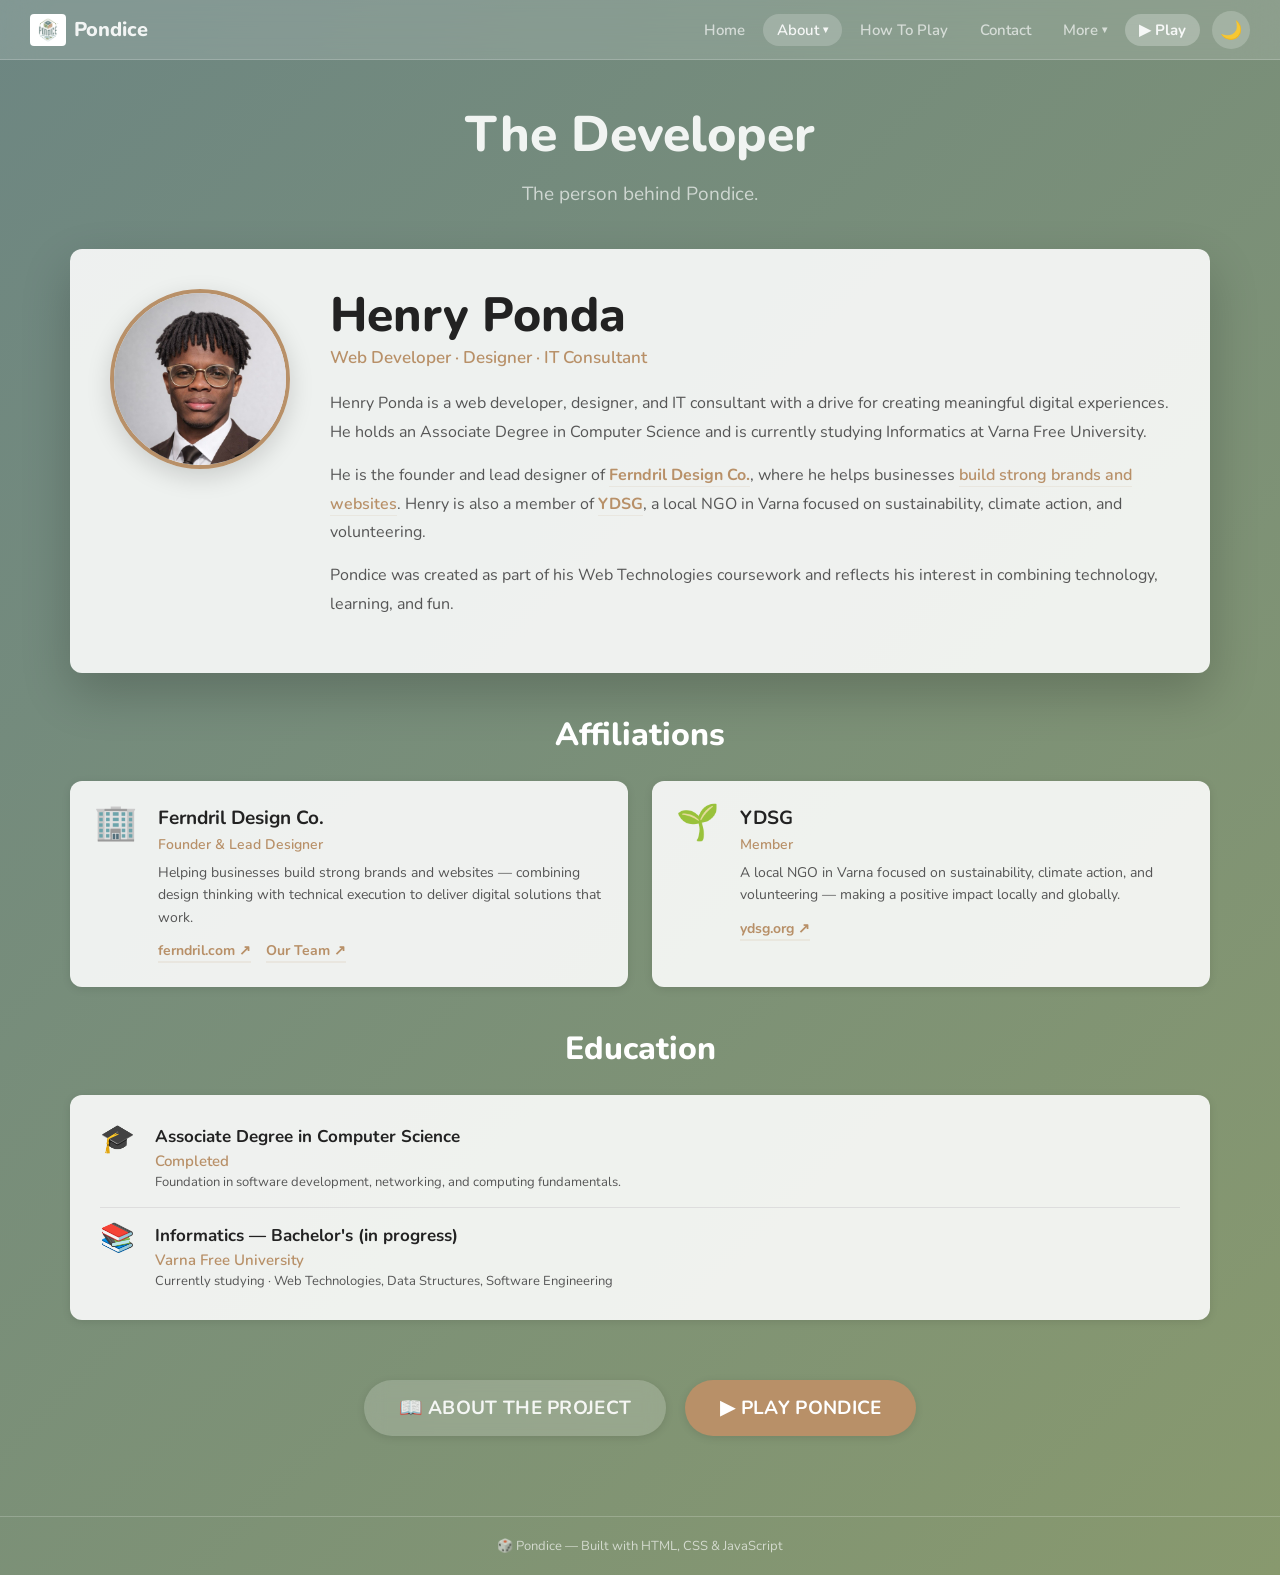
==== commit 9f4e1d23: "links added to about section" ====
--- a/about/index.html
+++ b/about/index.html
@@ -113,6 +113,17 @@
         color: var(--text-secondary);
         line-height: 1.8;
         margin-bottom: 1.4rem;
+      }
+
+      .dev-hero__bio a {
+        color: var(--accent);
+        font-weight: 600;
+        border-bottom: 1px solid var(--accent-light);
+        transition: border-color 0.2s;
+      }
+
+      .dev-hero__bio a:hover {
+        border-color: var(--accent);
       }
 
       .affiliation-card {
@@ -345,9 +356,9 @@
           </p>
           <p class="dev-hero__bio">
             He is the founder and lead designer of
-            <strong>Ferndril Design Co.</strong>, where he helps businesses
-            build strong brands and websites. Henry is also a member of
-            <strong>YDSG</strong>, a local NGO in Varna focused on
+            <a href="https://ferndril.com" target="_blank" rel="noopener noreferrer"><strong>Ferndril Design Co.</strong></a>, where he helps businesses
+            <a href="https://ferndril.com/our-team" target="_blank" rel="noopener noreferrer">build strong brands and websites</a>. Henry is also a member of
+            <a href="https://ydsg.org" target="_blank" rel="noopener noreferrer"><strong>YDSG</strong></a>, a local NGO in Varna focused on
             sustainability, climate action, and volunteering.
           </p>
           <p class="dev-hero__bio">
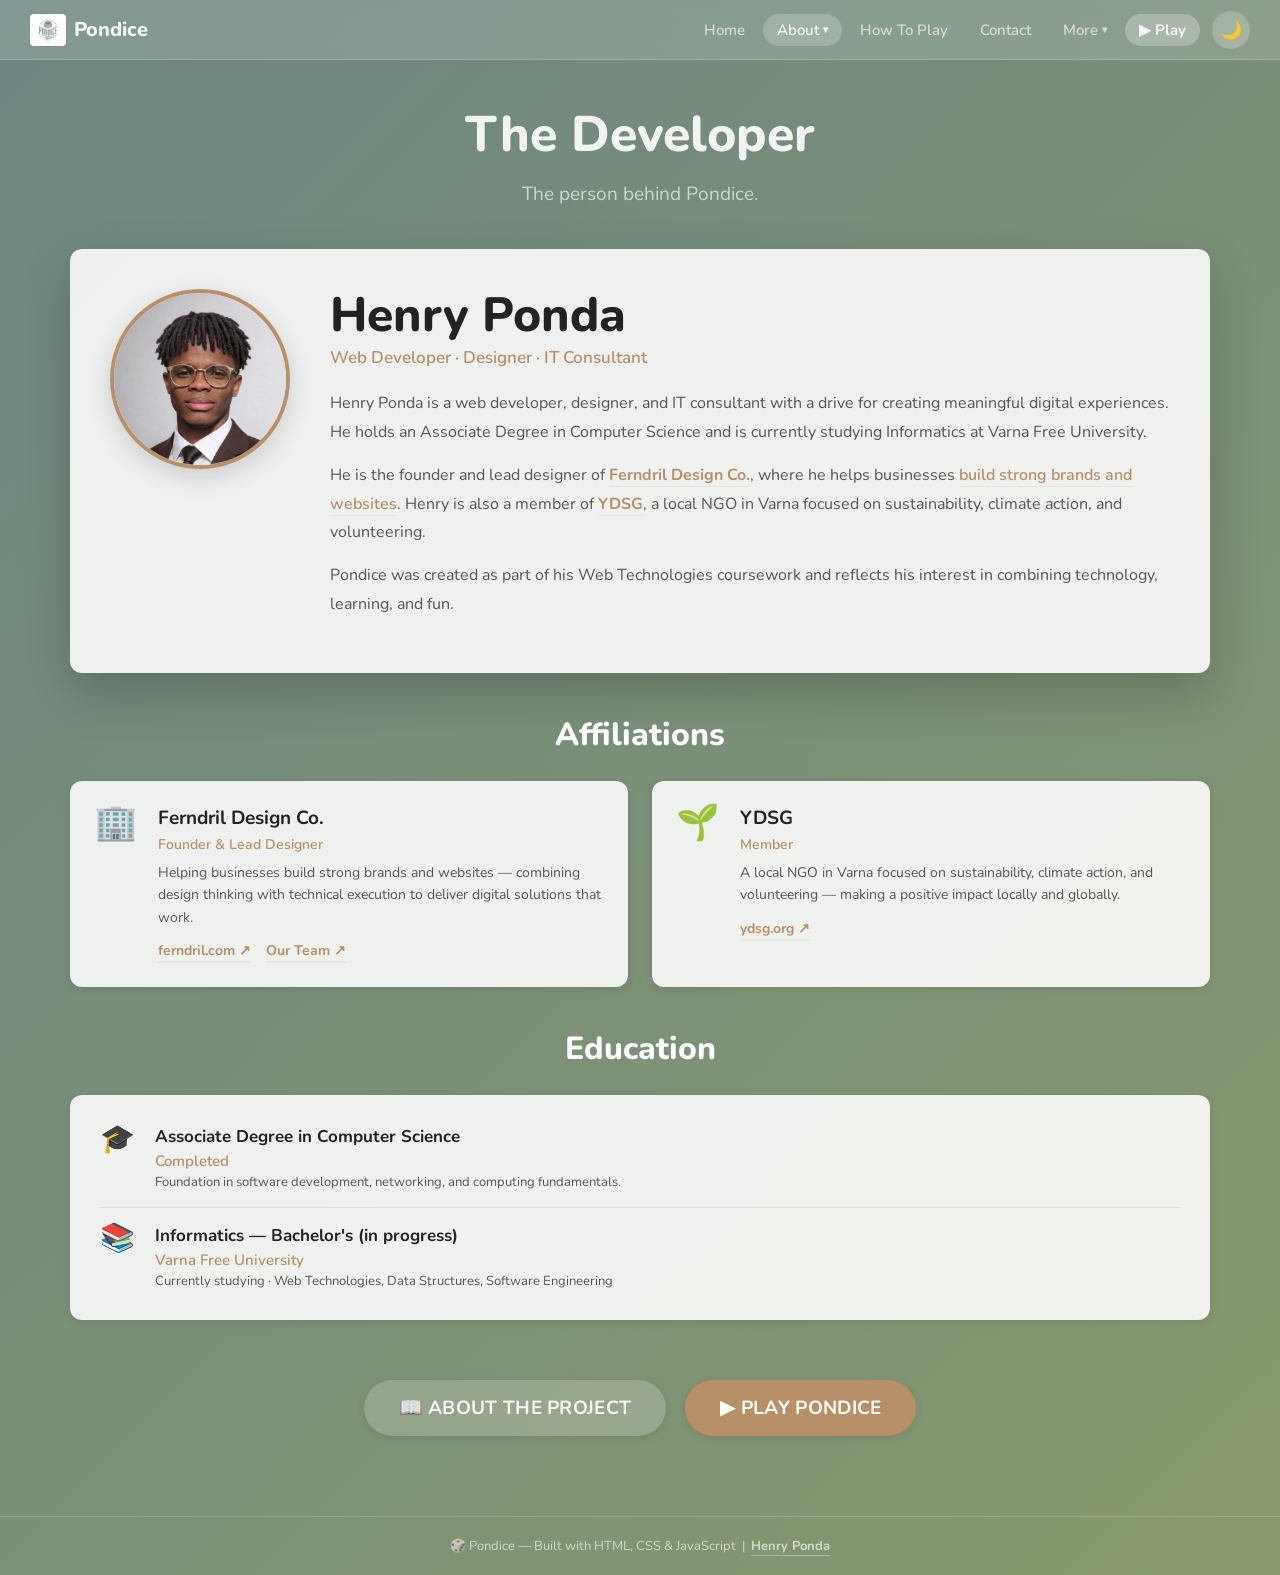
==== commit 3b0aefe4: "all image" ====
--- a/about/index.html
+++ b/about/index.html
@@ -476,9 +476,7 @@
       </div>
     </div>
 
-    <footer class="footer">
-      🎲 Pondice &mdash; Built with HTML, CSS &amp; JavaScript
-    </footer>
+    <footer class="footer">🎲 Pondice &mdash; Built with HTML, CSS &amp; JavaScript &nbsp;|&nbsp; <a href="https://www.instagram.com/pondaszn" target="_blank" rel="noopener noreferrer" class="footer__link">Henry Ponda</a></footer>
 
     <script src="/assets/js/storage.js"></script>
     <script src="/assets/js/theme.js"></script>
--- a/assets/css/shared.css
+++ b/assets/css/shared.css
@@ -523,6 +523,18 @@
   margin-top: auto;
 }
 
+.footer__link {
+  color: inherit;
+  font-weight: 700;
+  border-bottom: 1px solid rgba(255, 255, 255, 0.35);
+  transition: border-color 0.2s, color 0.2s;
+}
+
+.footer__link:hover {
+  color: #fff;
+  border-color: rgba(255, 255, 255, 0.8);
+}
+
 /* ===== STAT CARD ===== */
 .stat-card {
   background: var(--card-bg);
